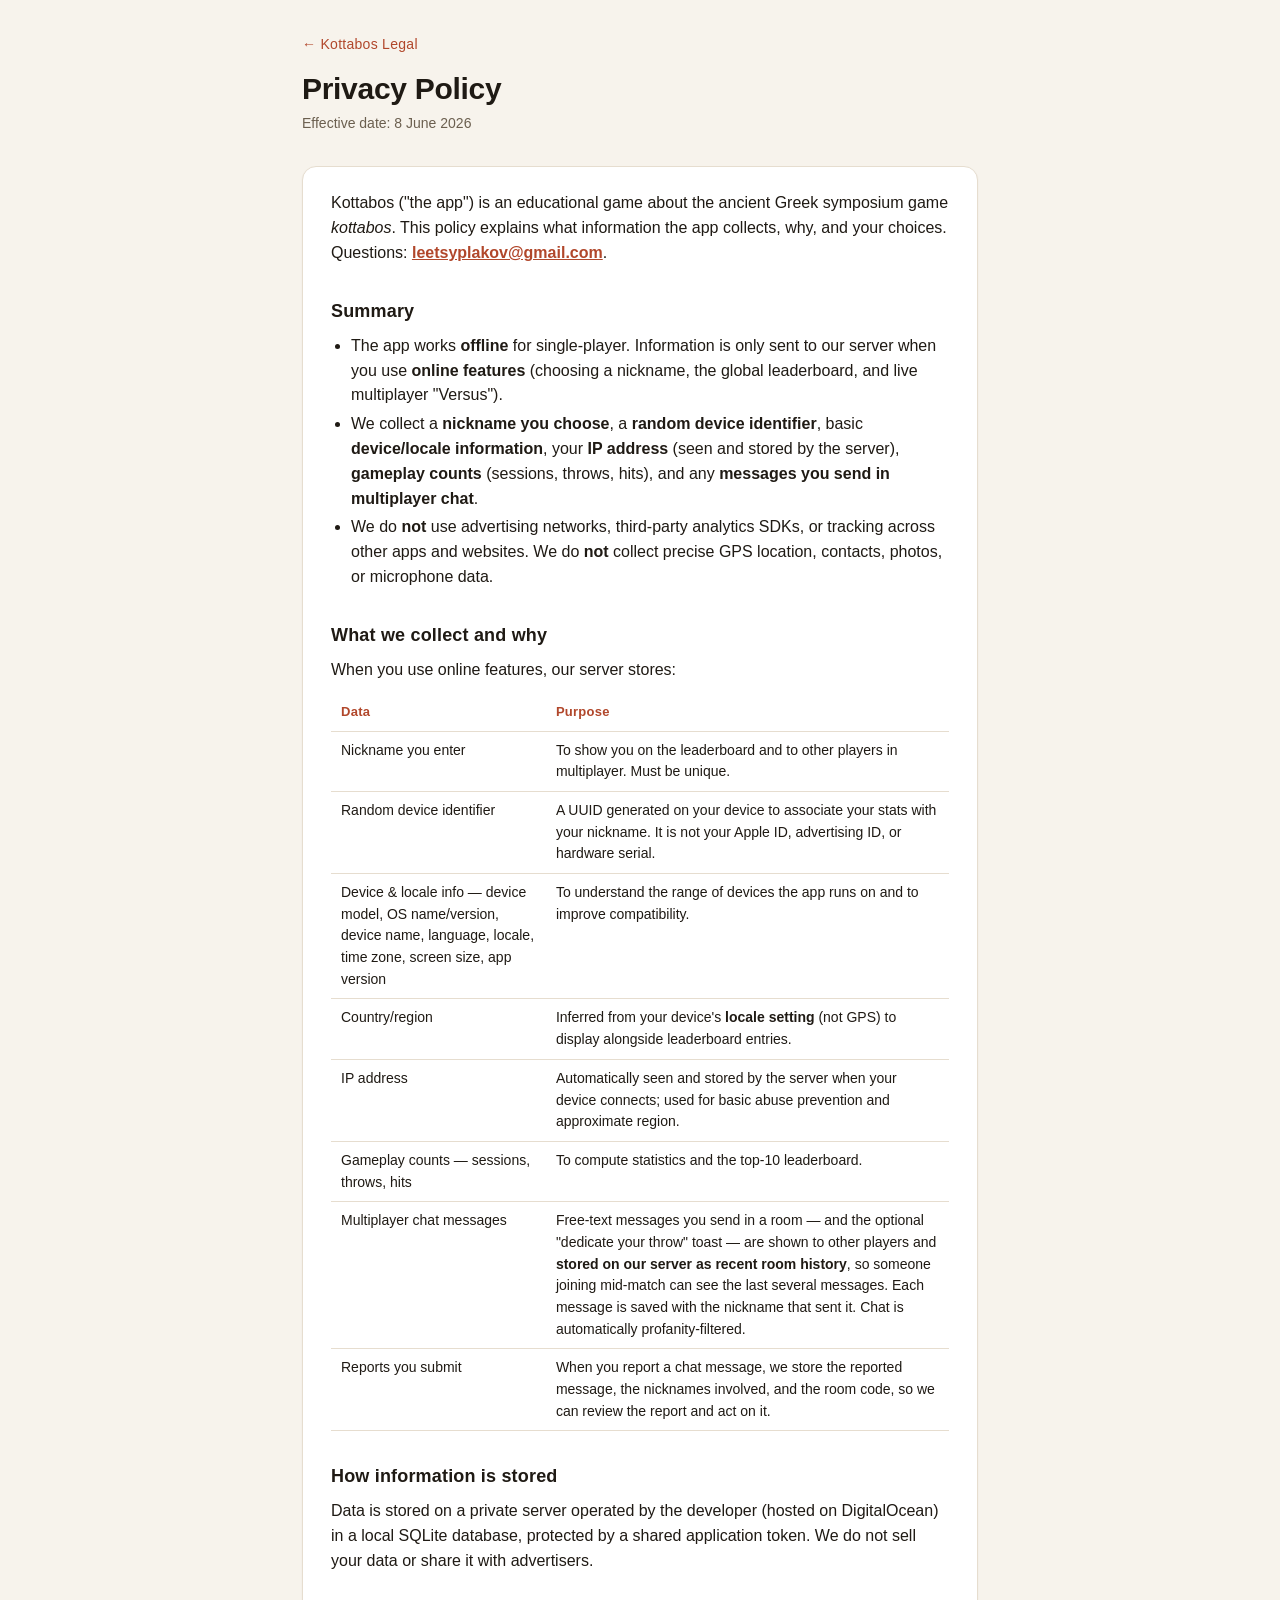
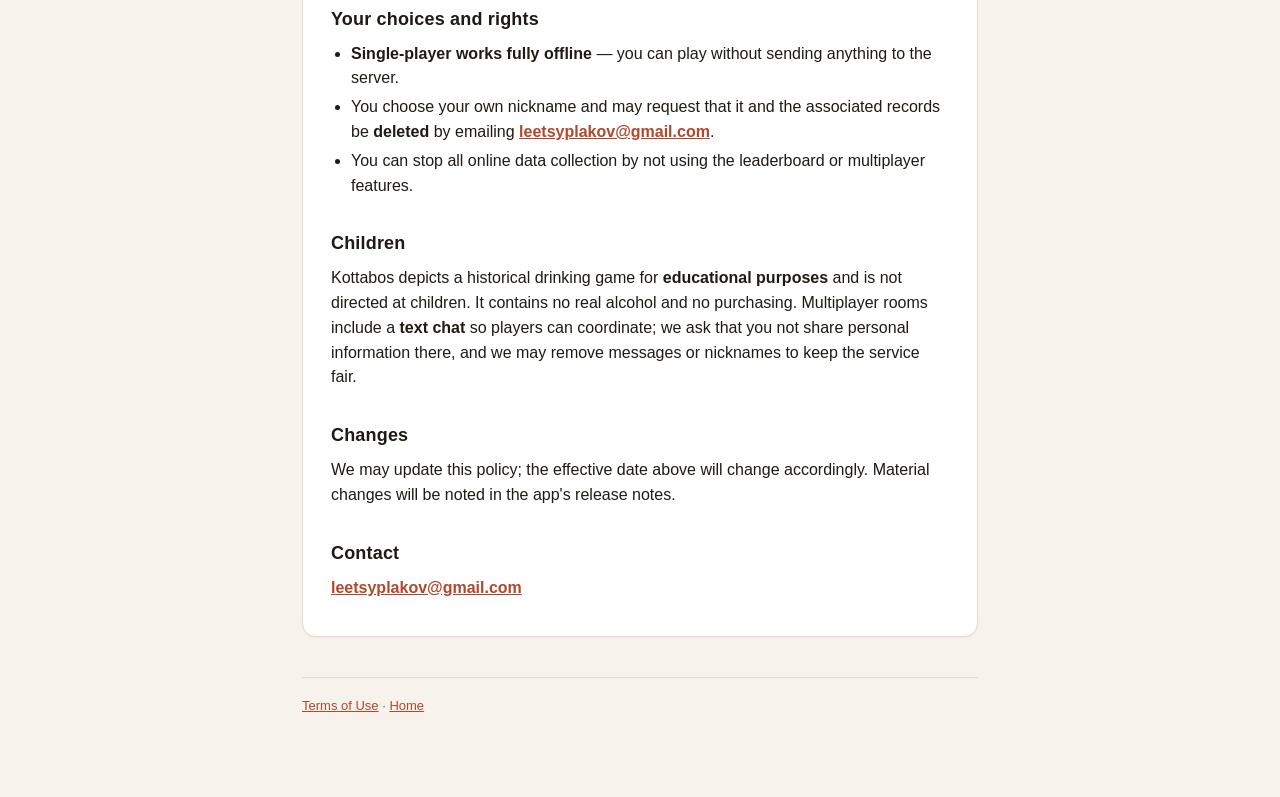
==== privacy.html @ 4f080519 "Kottabos privacy policy & terms (GitHub Pages) Co-Authored-By: Claude Opus 4.8 <noreply@anthropic.co" ====
<!doctype html>
<html lang="en">
<head>
<meta charset="utf-8" />
<meta name="viewport" content="width=device-width, initial-scale=1" />
<title>Kottabos — Privacy Policy</title>
<link rel="stylesheet" href="style.css" />
</head>
<body>
<div class="wrap">
    <header>
        <a href="./">← Kottabos Legal</a>
        <h1>Privacy Policy</h1>
        <p class="lede">Effective date: 8 June 2026</p>
    </header>

    <div class="card">
        <p>Kottabos ("the app") is an educational game about the ancient Greek symposium game
        <em>kottabos</em>. This policy explains what information the app collects, why, and your choices.
        Questions: <strong><a href="mailto:leetsyplakov@gmail.com">leetsyplakov@gmail.com</a></strong>.</p>

        <h2>Summary</h2>
        <ul>
            <li>The app works <strong>offline</strong> for single-player. Information is only sent to our
            server when you use <strong>online features</strong> (choosing a nickname, the global
            leaderboard, and live multiplayer "Versus").</li>
            <li>We collect a <strong>nickname you choose</strong>, a <strong>random device identifier</strong>,
            basic <strong>device/locale information</strong>, your <strong>IP address</strong> (seen and stored
            by the server), <strong>gameplay counts</strong> (sessions, throws, hits), and any
            <strong>messages you send in multiplayer chat</strong>.</li>
            <li>We do <strong>not</strong> use advertising networks, third-party analytics SDKs, or tracking
            across other apps and websites. We do <strong>not</strong> collect precise GPS location, contacts,
            photos, or microphone data.</li>
        </ul>

        <h2>What we collect and why</h2>
        <p>When you use online features, our server stores:</p>
        <table>
            <thead><tr><th>Data</th><th>Purpose</th></tr></thead>
            <tbody>
                <tr><td>Nickname you enter</td><td>To show you on the leaderboard and to other players in multiplayer. Must be unique.</td></tr>
                <tr><td>Random device identifier</td><td>A UUID generated on your device to associate your stats with your nickname. It is not your Apple ID, advertising ID, or hardware serial.</td></tr>
                <tr><td>Device &amp; locale info — device model, OS name/version, device name, language, locale, time zone, screen size, app version</td><td>To understand the range of devices the app runs on and to improve compatibility.</td></tr>
                <tr><td>Country/region</td><td>Inferred from your device's <strong>locale setting</strong> (not GPS) to display alongside leaderboard entries.</td></tr>
                <tr><td>IP address</td><td>Automatically seen and stored by the server when your device connects; used for basic abuse prevention and approximate region.</td></tr>
                <tr><td>Gameplay counts — sessions, throws, hits</td><td>To compute statistics and the top-10 leaderboard.</td></tr>
                <tr><td>Multiplayer chat messages</td><td>Free-text messages you send in a room — and the optional "dedicate your throw" toast — are shown to other players and <strong>stored on our server as recent room history</strong>, so someone joining mid-match can see the last several messages. Each message is saved with the nickname that sent it. Chat is automatically profanity-filtered.</td></tr>
                <tr><td>Reports you submit</td><td>When you report a chat message, we store the reported message, the nicknames involved, and the room code, so we can review the report and act on it.</td></tr>
            </tbody>
        </table>

        <h2>How information is stored</h2>
        <p>Data is stored on a private server operated by the developer (hosted on DigitalOcean) in a local
        SQLite database, protected by a shared application token. We do not sell your data or share it with
        advertisers.</p>

        <h2>Your choices and rights</h2>
        <ul>
            <li><strong>Single-player works fully offline</strong> — you can play without sending anything to the server.</li>
            <li>You choose your own nickname and may request that it and the associated records be
            <strong>deleted</strong> by emailing <strong><a href="mailto:leetsyplakov@gmail.com">leetsyplakov@gmail.com</a></strong>.</li>
            <li>You can stop all online data collection by not using the leaderboard or multiplayer features.</li>
        </ul>

        <h2>Children</h2>
        <p>Kottabos depicts a historical drinking game for <strong>educational purposes</strong> and is not
        directed at children. It contains no real alcohol and no purchasing. Multiplayer rooms include a
        <strong>text chat</strong> so players can coordinate; we ask that you not share personal information
        there, and we may remove messages or nicknames to keep the service fair.</p>

        <h2>Changes</h2>
        <p>We may update this policy; the effective date above will change accordingly. Material changes will
        be noted in the app's release notes.</p>

        <h2>Contact</h2>
        <p><strong><a href="mailto:leetsyplakov@gmail.com">leetsyplakov@gmail.com</a></strong></p>
    </div>

    <footer>
        <a href="terms">Terms of Use</a> · <a href="./">Home</a>
    </footer>
</div>
</body>
</html>
---- style.css ----
:root {
    --bg: #f7f3ec;
    --card: #ffffff;
    --text: #1f1a14;
    --muted: #6b5f4f;
    --accent: #b1472b;
    --border: #e6ddcf;
    --code-bg: #f1eadd;
}

@media (prefers-color-scheme: dark) {
    :root {
        --bg: #18130d;
        --card: #221b12;
        --text: #efe7da;
        --muted: #b3a48f;
        --accent: #e0915f;
        --border: #382d1f;
        --code-bg: #2a2014;
    }
}

* { box-sizing: border-box; }
html { -webkit-text-size-adjust: 100%; }
body {
    margin: 0;
    background: var(--bg);
    color: var(--text);
    font: 16px/1.55 -apple-system, BlinkMacSystemFont, "SF Pro Text", Helvetica, Arial, sans-serif;
}
.wrap { max-width: 720px; margin: 0 auto; padding: 32px 22px 80px; }
header { margin-bottom: 32px; }
header a { color: var(--accent); text-decoration: none; font-size: 14px; letter-spacing: 0.02em; }
h1 { font-size: 30px; line-height: 1.2; margin: 14px 0 6px; letter-spacing: -0.01em; }
.lede { color: var(--muted); margin: 0 0 28px; font-size: 14px; }
h2 { font-size: 18px; margin: 32px 0 8px; letter-spacing: 0.01em; }
p, ul { margin: 0 0 12px; }
ul { padding-left: 20px; }
li { margin: 4px 0; }
a { color: var(--accent); }
strong { color: var(--text); }
.card {
    background: var(--card);
    border: 1px solid var(--border);
    border-radius: 14px;
    padding: 24px 28px;
    box-shadow: 0 1px 2px rgba(31, 26, 20, 0.05);
}
table { width: 100%; border-collapse: collapse; margin: 8px 0 16px; font-size: 14px; }
th, td { text-align: left; vertical-align: top; padding: 8px 10px; border-bottom: 1px solid var(--border); }
th { color: var(--accent); font-size: 13px; letter-spacing: 0.02em; }
code { background: var(--code-bg); padding: 1px 6px; border-radius: 4px; font: 13px/1.5 "SF Mono", Menlo, monospace; }
footer { margin-top: 40px; padding-top: 18px; border-top: 1px solid var(--border); color: var(--muted); font-size: 13px; }
footer a { color: var(--accent); }
.list-card {
    display: block; padding: 18px 22px; margin-top: 14px;
    background: var(--card); border: 1px solid var(--border); border-radius: 12px;
    text-decoration: none; color: var(--text);
    transition: transform 0.1s ease, box-shadow 0.1s ease;
}
.list-card:hover { transform: translateY(-1px); box-shadow: 0 4px 14px rgba(177, 71, 43, 0.14); }
.list-card h3 { margin: 0 0 4px; font-size: 17px; color: var(--accent); }
.list-card p  { margin: 0; color: var(--muted); font-size: 14px; }
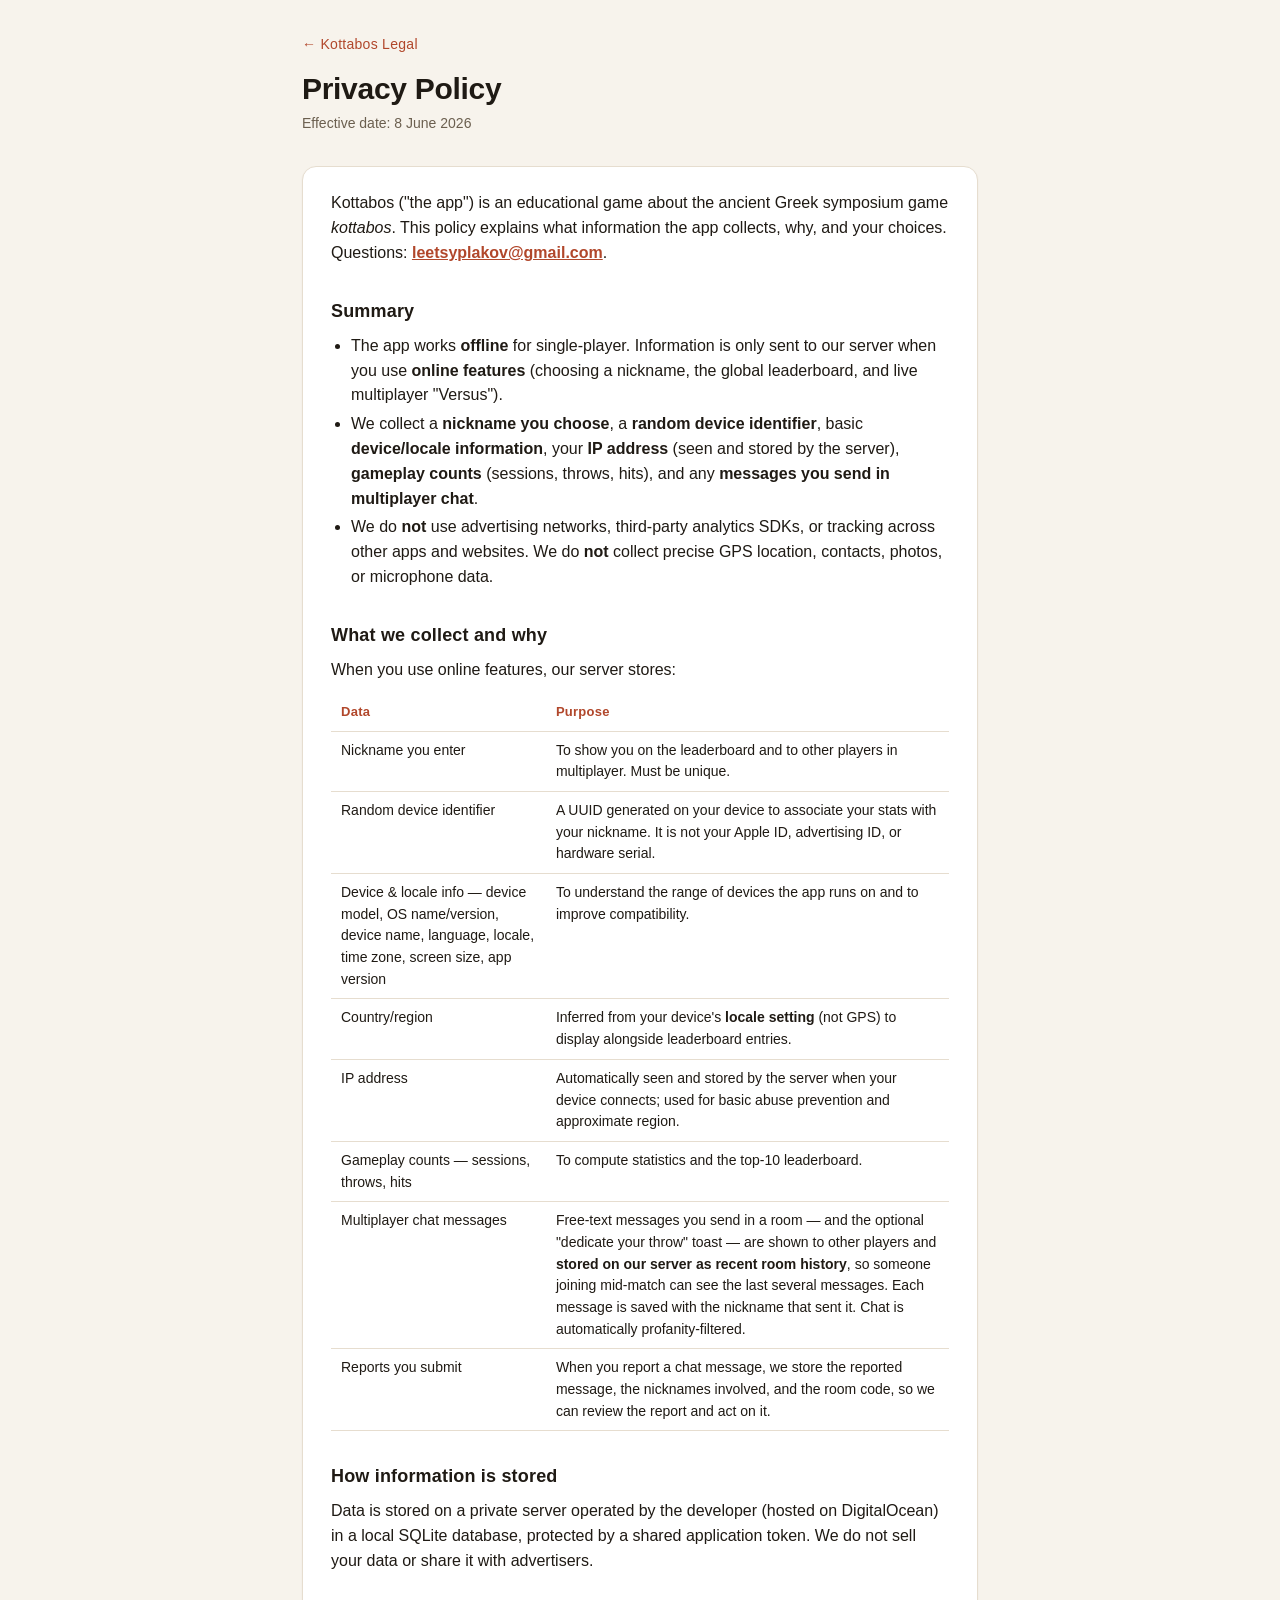
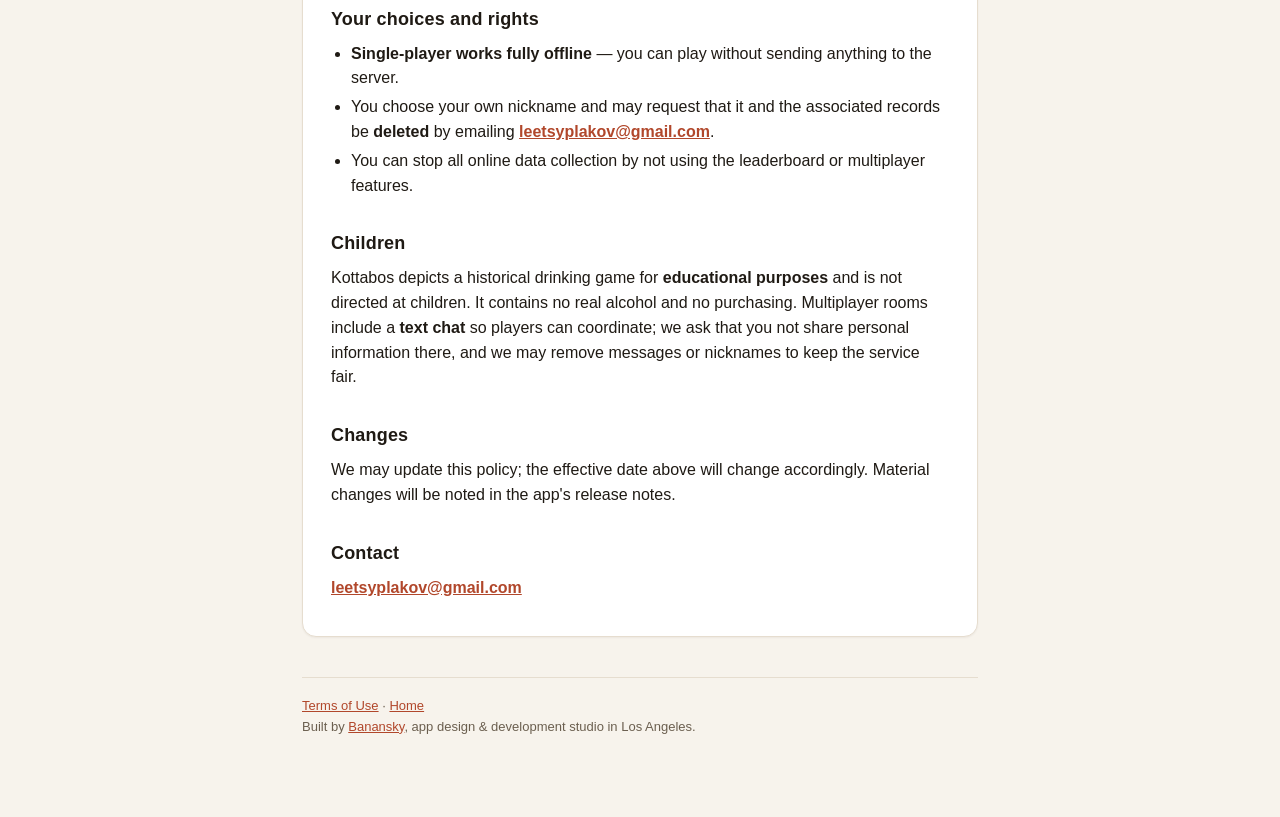
==== commit 89133e3c: "Footer: link to Banansky (app studio behind the app)" ====
--- a/privacy.html
+++ b/privacy.html
@@ -78,6 +78,8 @@
 
     <footer>
         <a href="terms">Terms of Use</a> · <a href="./">Home</a>
+    
+        <br>Built by <a href="https://banansky.com/">Banansky</a>, app design &amp; development studio in Los Angeles.
     </footer>
 </div>
 </body>
